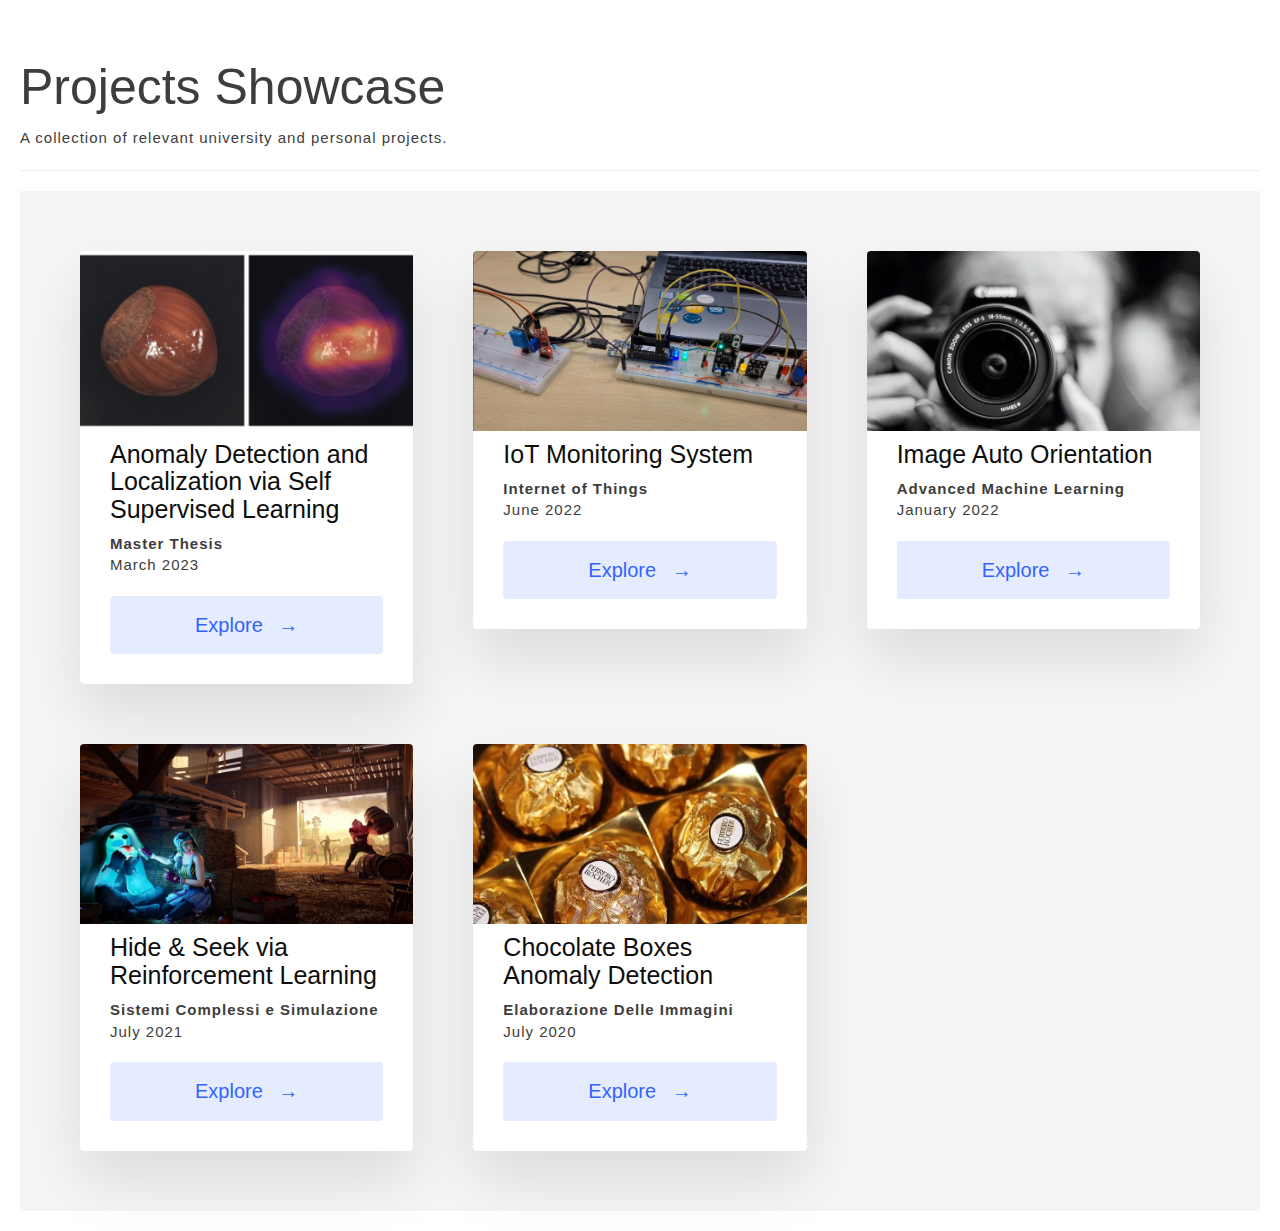
==== index.html @ 00686958 "website setup" ====
<!DOCTYPE html>
<html lang="en">
  <head>
    <meta charset="UTF-8">
    <meta name="viewport" content="width=device-width, initial-scale=1.0">
    <meta http-equiv="X-UA-Compatible" content="ie=edge">
    <title>My Projects</title>
    <link rel="stylesheet" href="https://www.w3schools.com/w3css/4/w3.css">
    
    <!-- Latest compiled and minified CSS -->
    <link rel="stylesheet" href="https://maxcdn.bootstrapcdn.com/bootstrap/3.4.1/css/bootstrap.min.css">

    <!-- jQuery library -->
    <script src="https://ajax.googleapis.com/ajax/libs/jquery/3.6.3/jquery.min.js"></script>

    <!-- Latest compiled JavaScript -->
    <script src="https://maxcdn.bootstrapcdn.com/bootstrap/3.4.1/js/bootstrap.min.js"></script>
    <link rel="stylesheet" href="css/styles.css">
</head>
  <body>
    <div class="page-header">
        <h1 class="page__header">Projects Showcase</h1>
        <p class="page__header__text">A collection of relevant university and personal projects.</p>
    </div>
    <div class="main">
        <div class="grid">

            <!-- PROGETTO TESI MAGISTRALE -->
            <div class="grid__item">
                <div class="card"><img class="card__img" src="imgs/progetto_tesi_preview.png" alt="Hazelnuts">
                  <div class="card__content">
                    <h1 class="card__header">Anomaly Detection and Localization via Self Supervised Learning</h1>
                    <p class="card__text"><strong>Master Thesis</strong></p>
                    <p class="card__text">March 2023</p>
                    <button class="card__btn">Explore <span>&rarr;</span></button>
                  </div>
                </div>
            </div>

            <!-- IOT -->
            <div class="grid__item">
                <div class="card"><img class="card__img" src="imgs/iot_preview.jpeg" alt="iot">
                <div class="card__content">
                    <h1 class="card__header">IoT Monitoring System</h1>
                    <p class="card__text"><strong>Internet of Things</strong></p>
                    <p class="card__text">June 2022</p>
                    <button class="card__btn">Explore <span>&rarr;</span></button>
                </div>
                </div>
            </div>

            <!-- AML -->
            <div class="grid__item">
                <div class="card"><img class="card__img" src="imgs/aml_prewview.png" alt="aml">
                  <div class="card__content">
                    <h1 class="card__header">Image Auto Orientation</h1>
                    <p class="card__text"><strong>Advanced Machine Learning</strong></p>
                    <p class="card__text">January 2022</p>
                    <button class="card__btn">Explore <span>&rarr;</span></button>
                  </div>
                </div>
              </div>
            
            <!-- SISTEMI COMPLESSI -->
            <div class="grid__item">
                <div class="card"><img class="card__img" src="imgs/hide_and_seek_preview.jpg" alt="hide_seek">
                <div class="card__content">
                    <h1 class="card__header">Hide & Seek via Reinforcement Learning</h1>
                    <p class="card__text"><strong>Sistemi Complessi e Simulazione</strong></p>
                    <p class="card__text">July 2021</p>
                    <button class="card__btn">Explore <span>&rarr;</span></button>
                </div>
                </div>
            </div>
            
            <!-- ELABORAZIONE IMMAGINI -->
            <div class="grid__item">
              <div class="card"><img class="card__img" src="imgs/elab_preview.png" alt="elab">
                <div class="card__content">
                  <h1 class="card__header">Chocolate Boxes Anomaly Detection</h1>
                  <p class="card__text"><strong>Elaborazione Delle Immagini</strong></p>
                  <p class="card__text"> July 2020</p>
                  <button class="card__btn">Explore <span>&rarr;</span></button>
                </div>
              </div>
            </div>

            

            
            
            

          </div>
    </div>
</body>
</html>
---- css/styles.css ----
*,
*::before,
*::after {
  margin: 0;
  padding: 0;
  box-sizing: inherit;
}

html {
  box-sizing: border-box;
  font-size: 62.5%;
}
body{
    font-family: Arial, Helvetica, sans-serif;
}
.main{
  display: flex;
  justify-content: center;
  align-content: center;
  padding: 6rem;
  background-color: #f5f5f5;
}
body{
    padding: 2rem;
}

.grid {
  display: grid;
  width: 114rem;
  grid-gap: 6rem;
  grid-template-columns: repeat(auto-fit, minmax(30rem, 1fr));
  align-items: start;
}
.grid__item {
  background-color: #fff;
  border-radius: 0.4rem;
  overflow: hidden;
  box-shadow: 0 3rem 6rem rgba(0, 0, 0, 0.1);
  cursor: pointer;
  transition: 0.2s;
}
.grid__item:hover {
  transform: translateY(-0.5%);
  box-shadow: 0 4rem 8rem rgba(0, 0, 0, 0.2);
}

.card__img {
  display: block;
  width: 100%;
  height: 18rem;
  object-fit: cover;
}
.card__content {
  padding: 3rem 3rem;
}
.page__header {
    font-size: 5rem;
    font-weight: 300;
    color: #3d3d3d;
    margin-bottom: 1rem;
  }
.page__header__text {
font-size: 1.5rem;
line-height: 1.7;
letter-spacing: 0.1rem;
font-weight: 300;
color: #3d3d3d;
margin-bottom: 1rem;
}

.card__header {
  font-size: 2.5rem;
  font-weight: 500;
  color: #0d0d0d;
  margin-top: -2rem;
  margin-bottom: 3rem;
}

.card__text {
  font-size: 1.5rem;
  letter-spacing: 0.1rem;
  color: #3d3d3d;
  margin-top: -2rem;
  margin-bottom: 2rem;
}
.card__btn {
  display: block;
  width: 100%;
  padding: 1.5rem;
  font-size: 2rem;
  text-align: center;
  color: #3363ff;
  background-color: #e6ecff;
  border: none;
  border-radius: 0.4rem;
  transition: 0.2s;
  cursor: pointer;
}
.card__btn span {
  margin-left: 1rem;
  transition: 0.2s;
}
.card__btn:hover, .card__btn:active {
  background-color: #dce4ff;
}
.card__btn:hover span, .card__btn:active span {
  margin-left: 1.5rem;
}
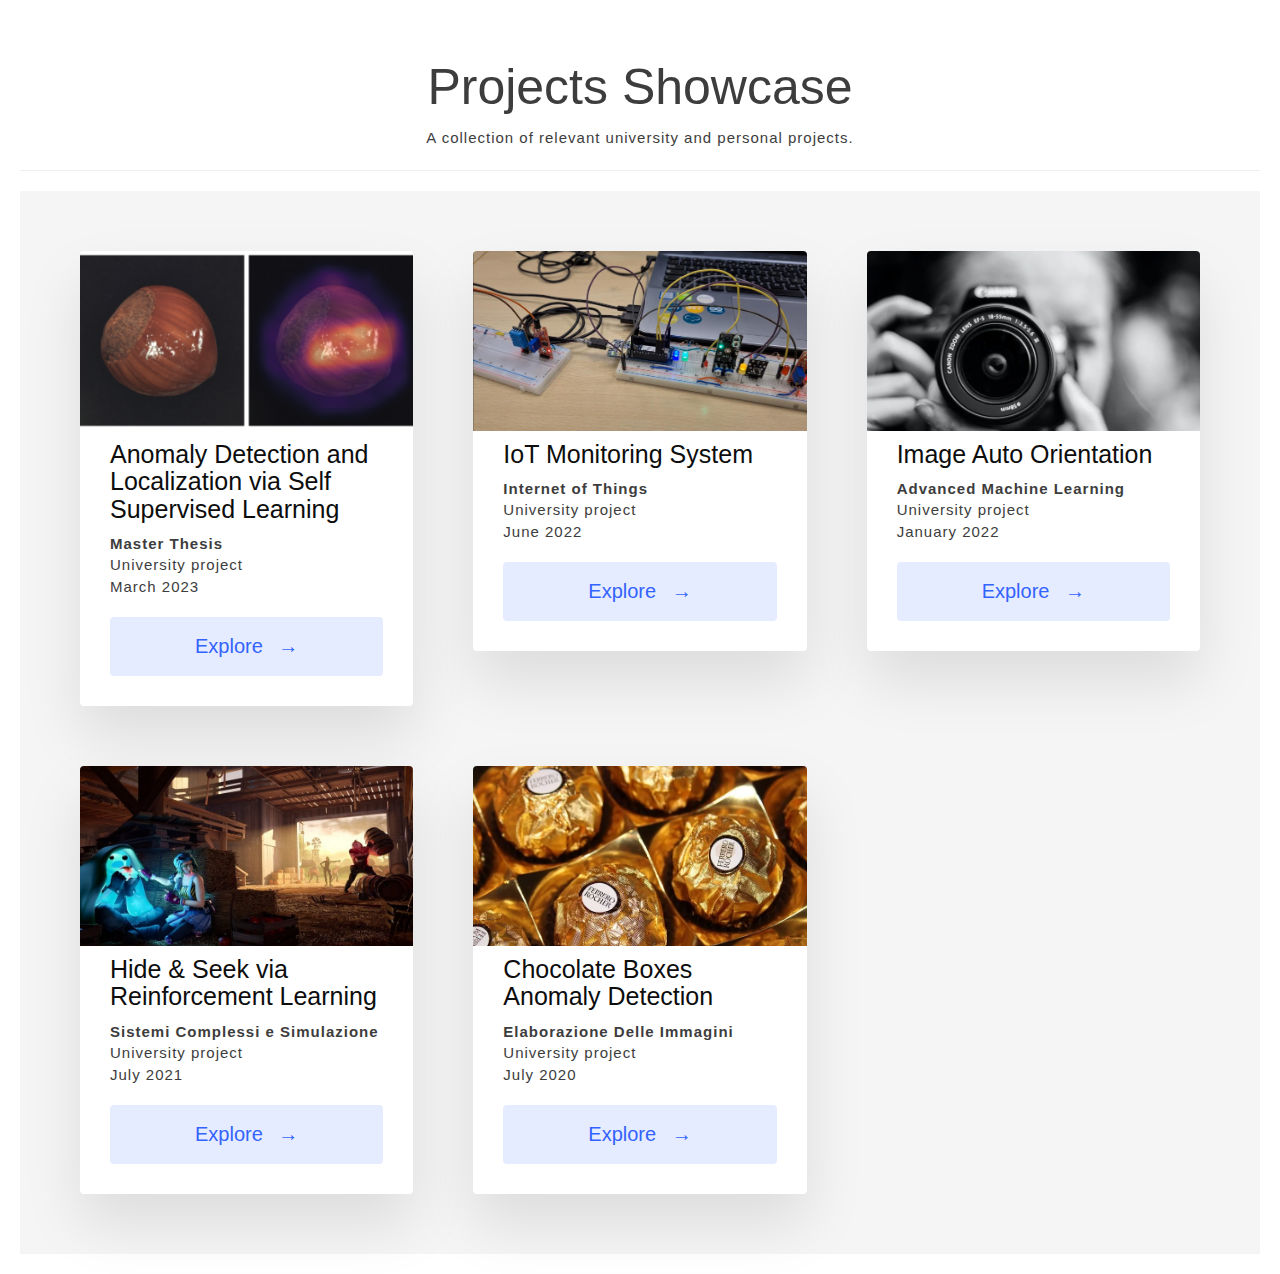
==== commit 566a7405: "thesis page detail 🔍" ====
--- a/index.html
+++ b/index.html
@@ -1,5 +1,6 @@
 <!DOCTYPE html>
 <html lang="en">
+
   <head>
     <meta charset="UTF-8">
     <meta name="viewport" content="width=device-width, initial-scale=1.0">
@@ -16,7 +17,8 @@
     <!-- Latest compiled JavaScript -->
     <script src="https://maxcdn.bootstrapcdn.com/bootstrap/3.4.1/js/bootstrap.min.js"></script>
     <link rel="stylesheet" href="css/styles.css">
-</head>
+  </head>
+
   <body>
     <div class="page-header">
         <h1 class="page__header">Projects Showcase</h1>
@@ -26,16 +28,17 @@
         <div class="grid">
 
             <!-- PROGETTO TESI MAGISTRALE -->
-            <div class="grid__item">
+            <a class="grid__item" href="master_thesis_detail.html">
                 <div class="card"><img class="card__img" src="imgs/progetto_tesi_preview.png" alt="Hazelnuts">
                   <div class="card__content">
                     <h1 class="card__header">Anomaly Detection and Localization via Self Supervised Learning</h1>
                     <p class="card__text"><strong>Master Thesis</strong></p>
+                    <p class="card__text">University project</p>
                     <p class="card__text">March 2023</p>
                     <button class="card__btn">Explore <span>&rarr;</span></button>
                   </div>
                 </div>
-            </div>
+            </a>
 
             <!-- IOT -->
             <div class="grid__item">
@@ -43,6 +46,7 @@
                 <div class="card__content">
                     <h1 class="card__header">IoT Monitoring System</h1>
                     <p class="card__text"><strong>Internet of Things</strong></p>
+                    <p class="card__text">University project</p>
                     <p class="card__text">June 2022</p>
                     <button class="card__btn">Explore <span>&rarr;</span></button>
                 </div>
@@ -55,6 +59,7 @@
                   <div class="card__content">
                     <h1 class="card__header">Image Auto Orientation</h1>
                     <p class="card__text"><strong>Advanced Machine Learning</strong></p>
+                    <p class="card__text">University project</p>
                     <p class="card__text">January 2022</p>
                     <button class="card__btn">Explore <span>&rarr;</span></button>
                   </div>
@@ -67,6 +72,7 @@
                 <div class="card__content">
                     <h1 class="card__header">Hide & Seek via Reinforcement Learning</h1>
                     <p class="card__text"><strong>Sistemi Complessi e Simulazione</strong></p>
+                    <p class="card__text">University project</p>
                     <p class="card__text">July 2021</p>
                     <button class="card__btn">Explore <span>&rarr;</span></button>
                 </div>
@@ -79,6 +85,7 @@
                 <div class="card__content">
                   <h1 class="card__header">Chocolate Boxes Anomaly Detection</h1>
                   <p class="card__text"><strong>Elaborazione Delle Immagini</strong></p>
+                  <p class="card__text">University project</p>
                   <p class="card__text"> July 2020</p>
                   <button class="card__btn">Explore <span>&rarr;</span></button>
                 </div>
@@ -93,5 +100,5 @@
 
           </div>
     </div>
-</body>
+  </body>
 </html>
--- a/css/styles.css
+++ b/css/styles.css
@@ -33,6 +33,7 @@
 }
 .grid__item {
   background-color: #fff;
+  text-decoration: none;
   border-radius: 0.4rem;
   overflow: hidden;
   box-shadow: 0 3rem 6rem rgba(0, 0, 0, 0.1);
@@ -40,6 +41,7 @@
   transition: 0.2s;
 }
 .grid__item:hover {
+  text-decoration: none;
   transform: translateY(-0.5%);
   box-shadow: 0 4rem 8rem rgba(0, 0, 0, 0.2);
 }
@@ -55,17 +57,19 @@
 }
 .page__header {
     font-size: 5rem;
+    text-align: center;
     font-weight: 300;
     color: #3d3d3d;
     margin-bottom: 1rem;
   }
 .page__header__text {
-font-size: 1.5rem;
-line-height: 1.7;
-letter-spacing: 0.1rem;
-font-weight: 300;
-color: #3d3d3d;
-margin-bottom: 1rem;
+  text-align: center;
+  font-size: 1.5rem;
+  line-height: 1.7;
+  letter-spacing: 0.1rem;
+  font-weight: 300;
+  color: #3d3d3d;
+  margin-bottom: 1rem;
 }
 
 .card__header {
@@ -105,4 +109,37 @@
 }
 .card__btn:hover span, .card__btn:active span {
   margin-left: 1.5rem;
+}
+.back-arrow{
+  text-decoration: none;
+  font-size: 4rem;
+  color: #0d0d0d;
+}
+.back-arrow:hover{
+  text-decoration: none;
+}
+.container-detail{
+  justify-content: center;
+  align-content: center;
+  padding: 6rem;
+  background-color: #f5f5f5;
+}
+.project-title{
+  font-size: 3rem;
+  font-weight: 500;
+  color: #0d0d0d;
+  margin-top: -2rem;
+}
+.project-header{
+  font-size: 1.5rem;
+  letter-spacing: 0.1rem;
+  color: #3d3d3d;
+  margin-top: 3rem;
+}
+.project-detail{
+  font-size: 1.5rem;
+  text-align: justify;
+  letter-spacing: 0.1rem;
+  color: #3d3d3d;
+  margin-top: 3rem;
 }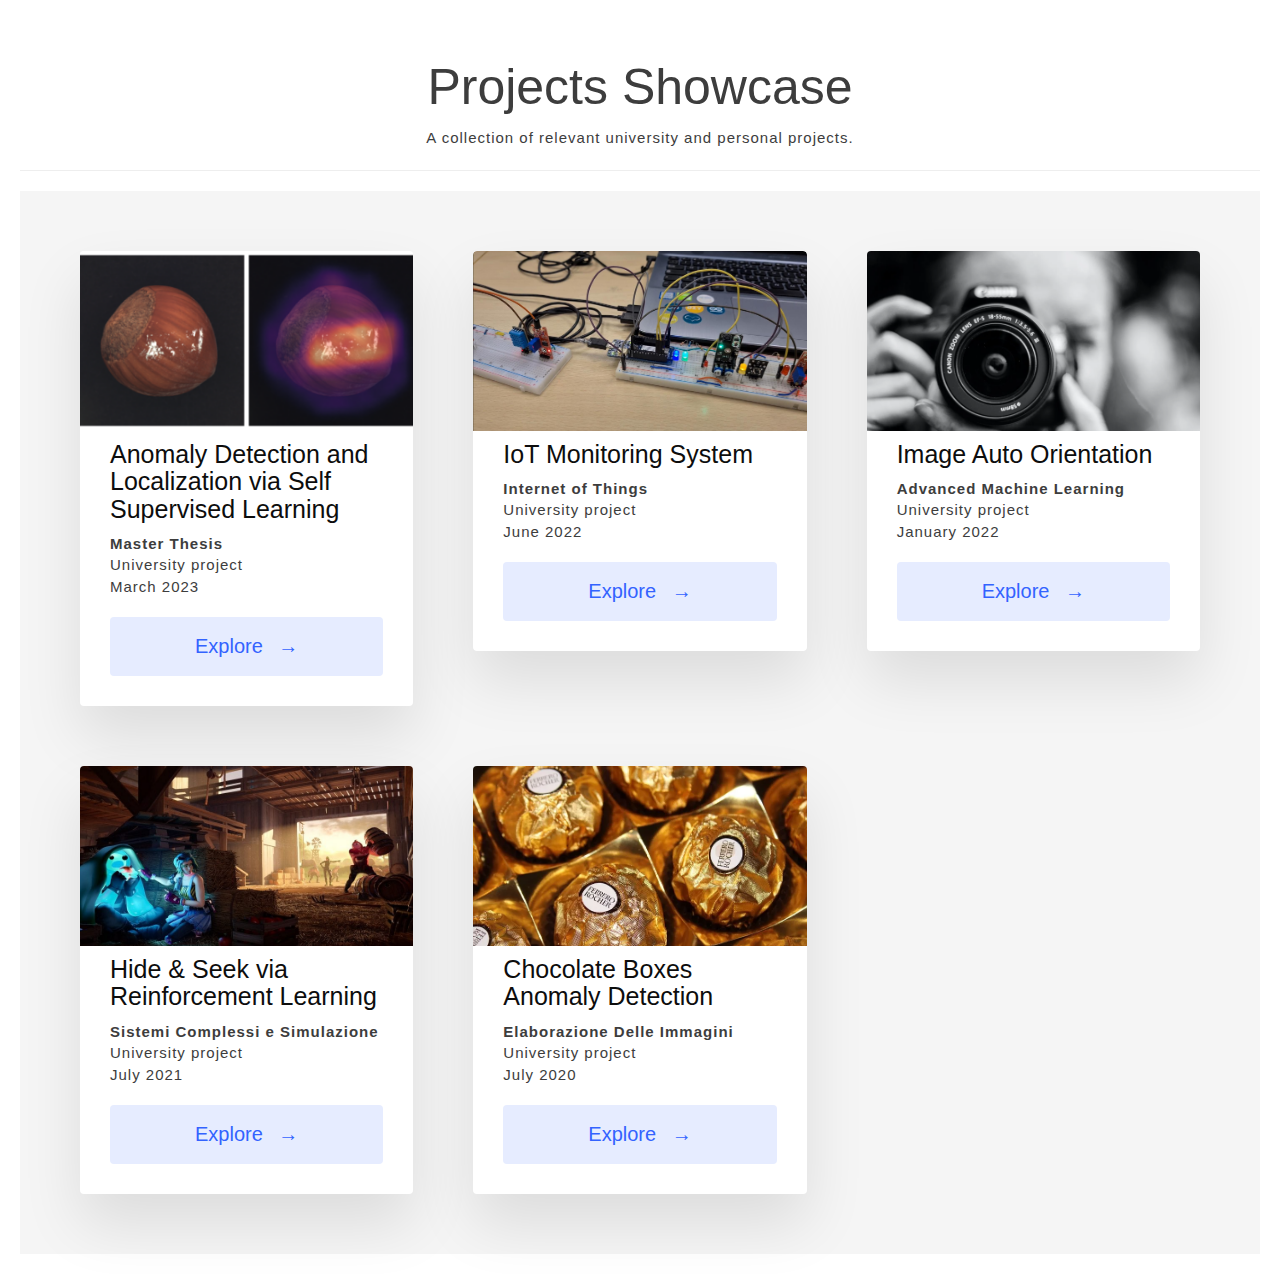
==== commit 55009ce8: "iot page detail 📝" ====
--- a/index.html
+++ b/index.html
@@ -2,18 +2,19 @@
 <html lang="en">
 
   <head>
+    <title>My projects</title>
     <meta charset="UTF-8">
     <meta name="viewport" content="width=device-width, initial-scale=1.0">
     <meta http-equiv="X-UA-Compatible" content="ie=edge">
-    <title>My Projects</title>
+
+    <link rel="icon" type="image/x-icon" href="/imgs/pear.png">
     <link rel="stylesheet" href="https://www.w3schools.com/w3css/4/w3.css">
-    
+
     <!-- Latest compiled and minified CSS -->
     <link rel="stylesheet" href="https://maxcdn.bootstrapcdn.com/bootstrap/3.4.1/css/bootstrap.min.css">
 
     <!-- jQuery library -->
     <script src="https://ajax.googleapis.com/ajax/libs/jquery/3.6.3/jquery.min.js"></script>
-
     <!-- Latest compiled JavaScript -->
     <script src="https://maxcdn.bootstrapcdn.com/bootstrap/3.4.1/js/bootstrap.min.js"></script>
     <link rel="stylesheet" href="css/styles.css">
@@ -41,18 +42,19 @@
             </a>
 
             <!-- IOT -->
-            <div class="grid__item">
-                <div class="card"><img class="card__img" src="imgs/iot_preview.jpeg" alt="iot">
-                <div class="card__content">
-                    <h1 class="card__header">IoT Monitoring System</h1>
-                    <p class="card__text"><strong>Internet of Things</strong></p>
-                    <p class="card__text">University project</p>
-                    <p class="card__text">June 2022</p>
-                    <button class="card__btn">Explore <span>&rarr;</span></button>
-                </div>
-                </div>
-            </div>
-
+            <a class="grid__item" href="iot_monitoring_detail.html">
+              <div class="grid__item">
+                  <div class="card"><img class="card__img" src="imgs/iot_preview.jpeg" alt="iot">
+                  <div class="card__content">
+                      <h1 class="card__header">IoT Monitoring System</h1>
+                      <p class="card__text"><strong>Internet of Things</strong></p>
+                      <p class="card__text">University project</p>
+                      <p class="card__text">June 2022</p>
+                      <button class="card__btn">Explore <span>&rarr;</span></button>
+                  </div>
+                  </div>
+              </div>
+            </a>
             <!-- AML -->
             <div class="grid__item">
                 <div class="card"><img class="card__img" src="imgs/aml_prewview.png" alt="aml">
@@ -91,13 +93,6 @@
                 </div>
               </div>
             </div>
-
-            
-
-            
-            
-            
-
           </div>
     </div>
   </body>
--- a/css/styles.css
+++ b/css/styles.css
@@ -100,6 +100,15 @@
   transition: 0.2s;
   cursor: pointer;
 }
+.git-button{
+  color: #3363ff;
+  background-color: #e6ecff;
+  text-align: center;
+  transition: 0.2s;
+}
+.git-button:hover, .git-button:active {
+  background-color: #dce4ff;
+}
 .card__btn span {
   margin-left: 1rem;
   transition: 0.2s;
@@ -125,18 +134,24 @@
   background-color: #f5f5f5;
 }
 .project-title{
+  margin-left: -3rem;
+  margin-right: -3rem;
   font-size: 3rem;
   font-weight: 500;
   color: #0d0d0d;
   margin-top: -2rem;
 }
 .project-header{
+  margin-left: -3rem;
+  margin-right: -3rem;
   font-size: 1.5rem;
   letter-spacing: 0.1rem;
   color: #3d3d3d;
   margin-top: 3rem;
 }
 .project-detail{
+  margin-left: -3rem;
+  margin-right: -3rem;
   font-size: 1.5rem;
   text-align: justify;
   letter-spacing: 0.1rem;
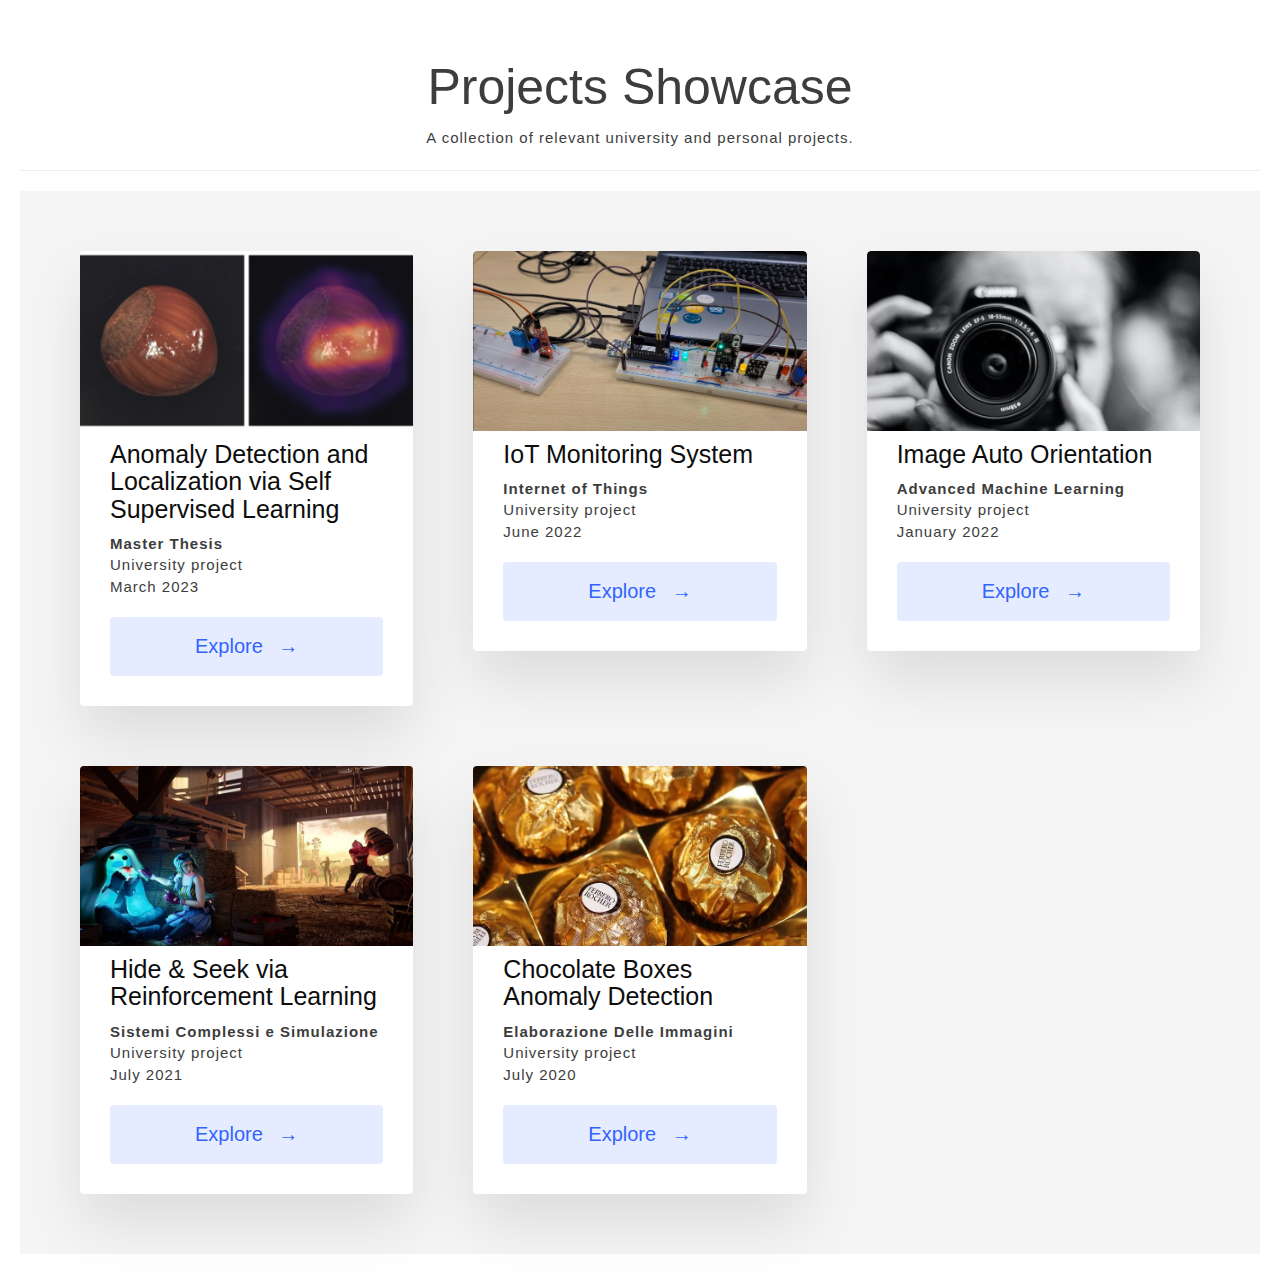
==== commit b98888e9: "aml detail page 📝" ====
--- a/index.html
+++ b/index.html
@@ -56,7 +56,8 @@
               </div>
             </a>
             <!-- AML -->
-            <div class="grid__item">
+            <a class="grid__item" href="aml_detail.html">
+              <div class="grid__item">
                 <div class="card"><img class="card__img" src="imgs/aml_prewview.png" alt="aml">
                   <div class="card__content">
                     <h1 class="card__header">Image Auto Orientation</h1>
@@ -67,7 +68,7 @@
                   </div>
                 </div>
               </div>
-            
+            </a>
             <!-- SISTEMI COMPLESSI -->
             <div class="grid__item">
                 <div class="card"><img class="card__img" src="imgs/hide_and_seek_preview.jpg" alt="hide_seek">
--- a/css/styles.css
+++ b/css/styles.css
@@ -157,4 +157,8 @@
   letter-spacing: 0.1rem;
   color: #3d3d3d;
   margin-top: 3rem;
+}
+ul{
+  margin-left: 3rem;
+  margin-right: 3rem;
 }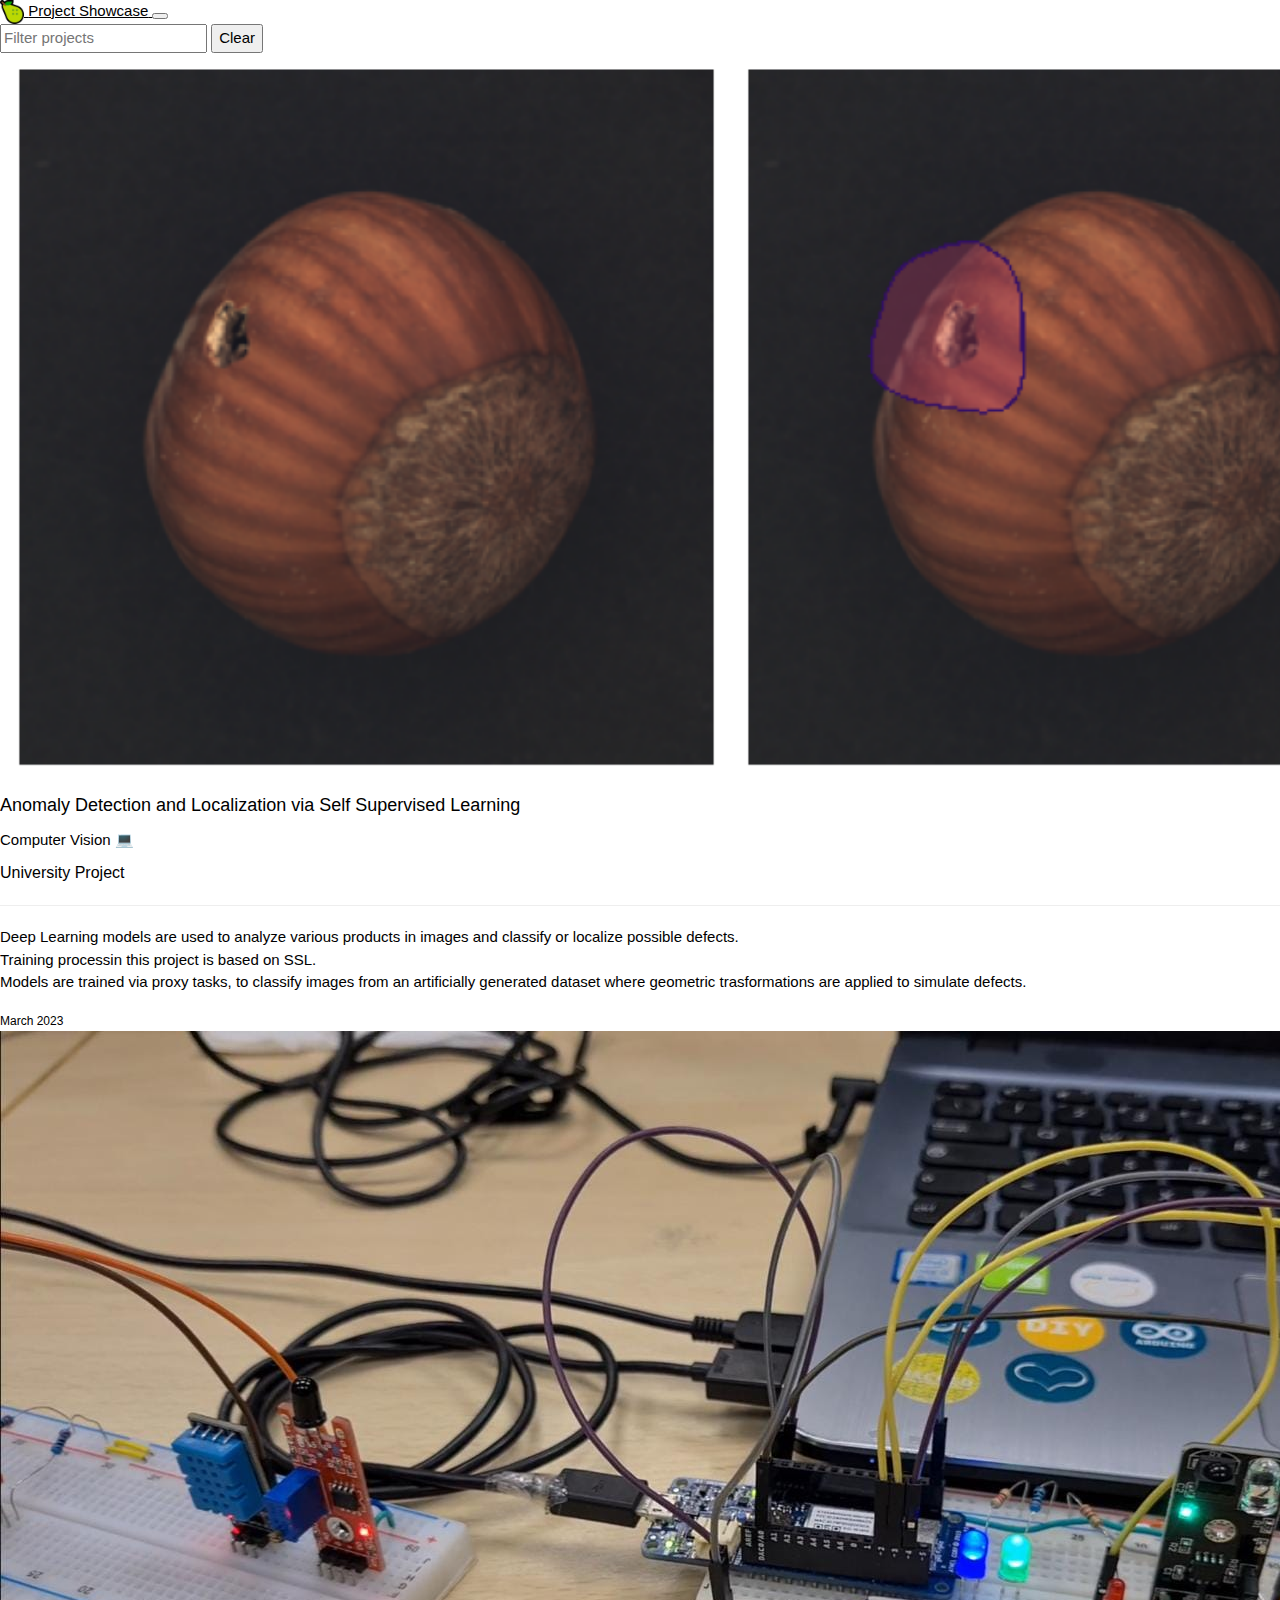
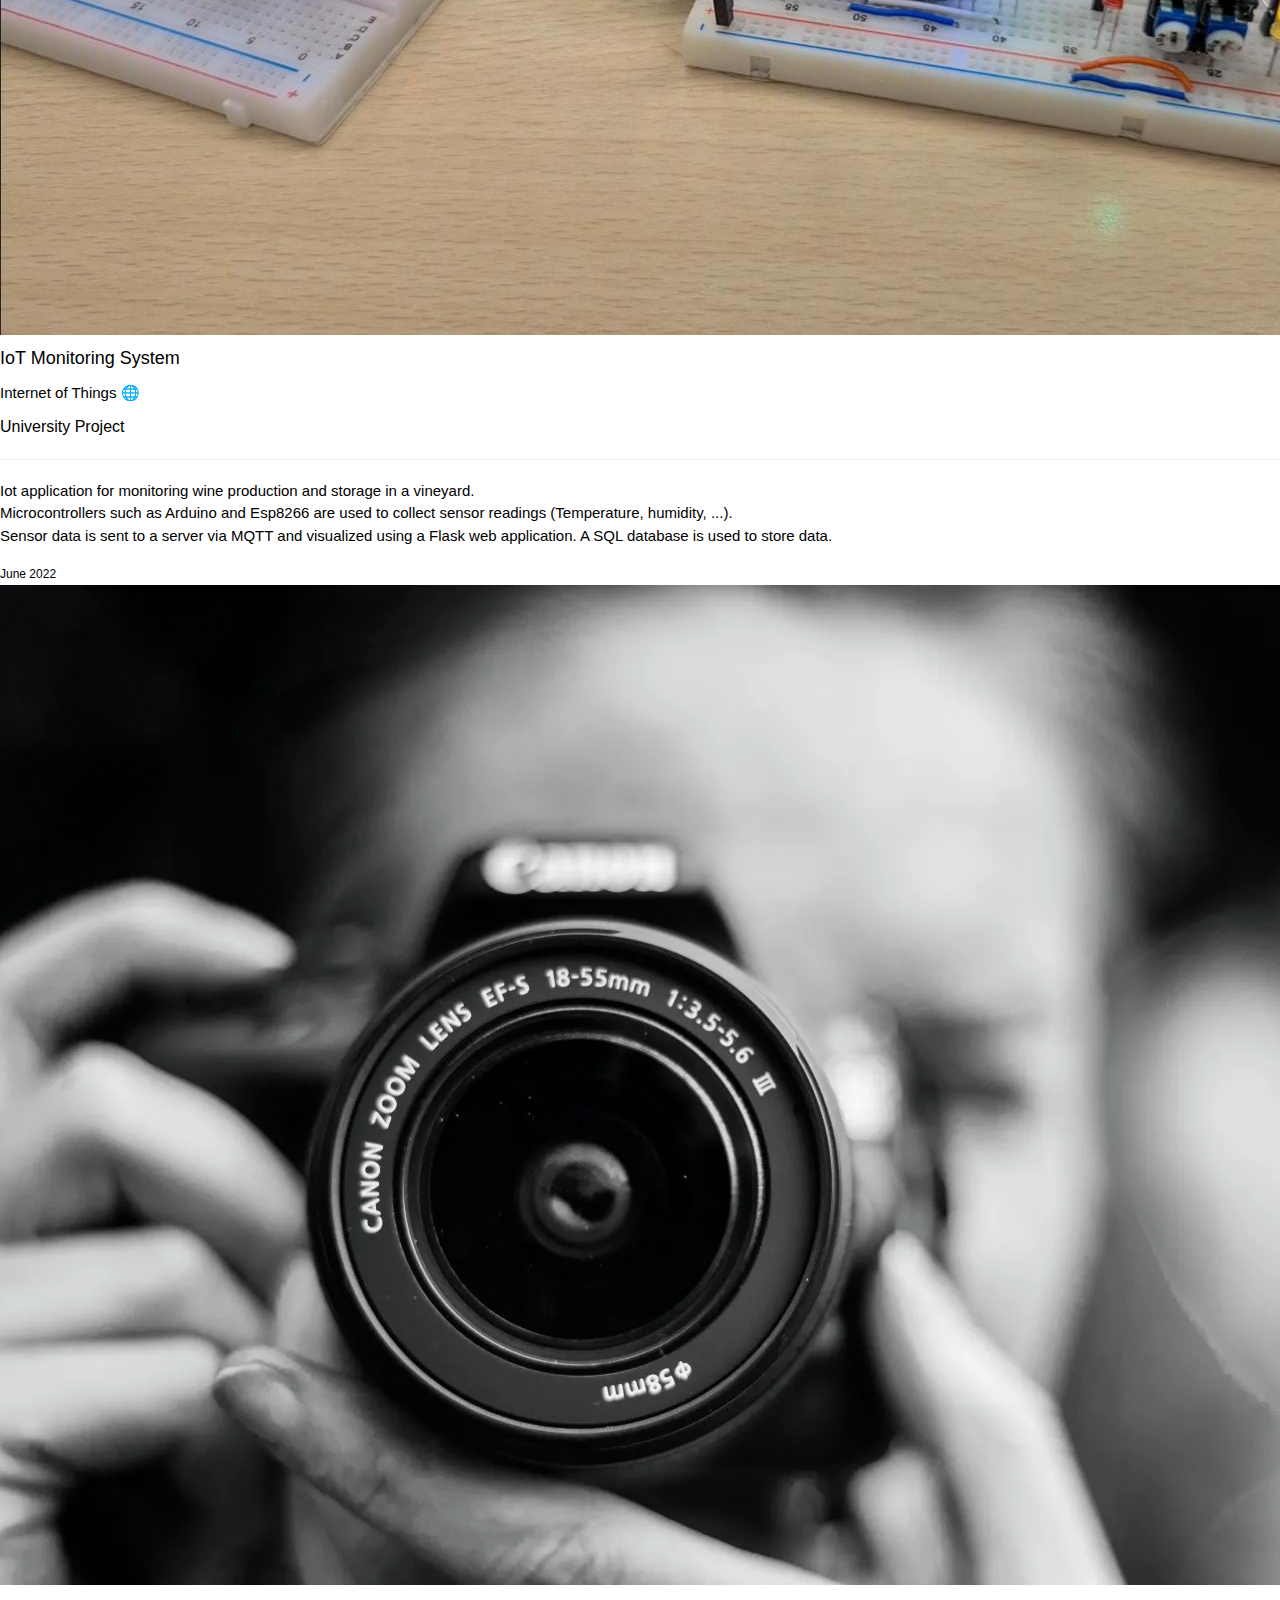
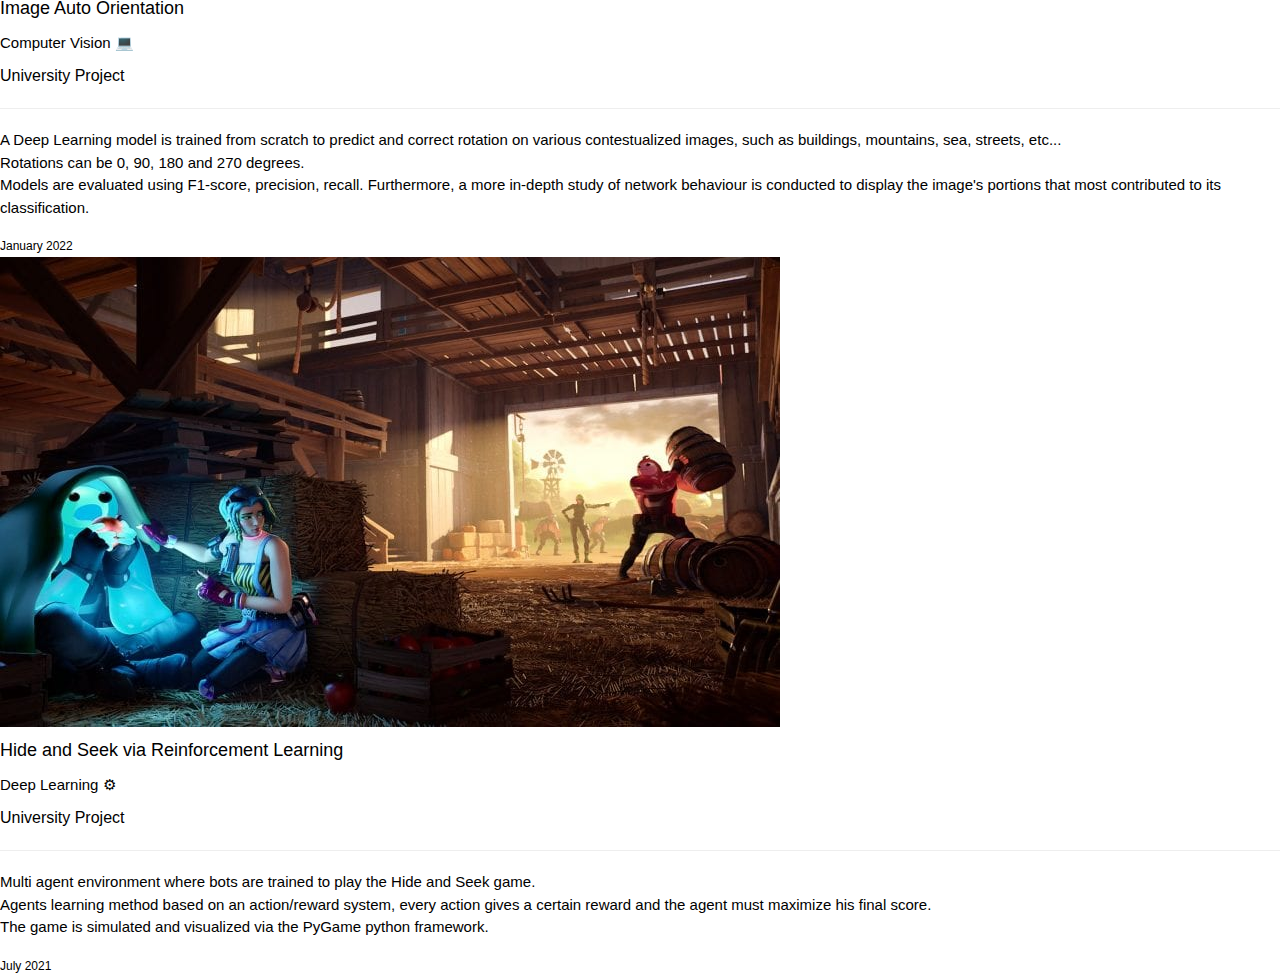
==== commit ab346c6b: "website revamp" ====
--- a/index.html
+++ b/index.html
@@ -1,100 +1,212 @@
 <!DOCTYPE html>
-<html lang="en">
-
-  <head>
-    <title>My projects</title>
-    <meta charset="UTF-8">
-    <meta name="viewport" content="width=device-width, initial-scale=1.0">
-    <meta http-equiv="X-UA-Compatible" content="ie=edge">
-
-    <link rel="icon" type="image/x-icon" href="/imgs/pear.png">
-    <link rel="stylesheet" href="https://www.w3schools.com/w3css/4/w3.css">
-
-    <!-- Latest compiled and minified CSS -->
-    <link rel="stylesheet" href="https://maxcdn.bootstrapcdn.com/bootstrap/3.4.1/css/bootstrap.min.css">
-
-    <!-- jQuery library -->
-    <script src="https://ajax.googleapis.com/ajax/libs/jquery/3.6.3/jquery.min.js"></script>
-    <!-- Latest compiled JavaScript -->
-    <script src="https://maxcdn.bootstrapcdn.com/bootstrap/3.4.1/js/bootstrap.min.js"></script>
-    <link rel="stylesheet" href="css/styles.css">
-  </head>
-
-  <body>
-    <div class="page-header">
-        <h1 class="page__header">Projects Showcase</h1>
-        <p class="page__header__text">A collection of relevant university and personal projects.</p>
-    </div>
-    <div class="main">
-        <div class="grid">
-
-            <!-- PROGETTO TESI MAGISTRALE -->
-            <a class="grid__item" href="master_thesis_detail.html">
-                <div class="card"><img class="card__img" src="imgs/progetto_tesi_preview.png" alt="Hazelnuts">
-                  <div class="card__content">
-                    <h1 class="card__header">Anomaly Detection and Localization via Self Supervised Learning</h1>
-                    <p class="card__text"><strong>Master Thesis</strong></p>
-                    <p class="card__text">University project</p>
-                    <p class="card__text">March 2023</p>
-                    <button class="card__btn">Explore <span>&rarr;</span></button>
-                  </div>
-                </div>
-            </a>
-
-            <!-- IOT -->
-            <a class="grid__item" href="iot_monitoring_detail.html">
-              <div class="grid__item">
-                  <div class="card"><img class="card__img" src="imgs/iot_preview.jpeg" alt="iot">
-                  <div class="card__content">
-                      <h1 class="card__header">IoT Monitoring System</h1>
-                      <p class="card__text"><strong>Internet of Things</strong></p>
-                      <p class="card__text">University project</p>
-                      <p class="card__text">June 2022</p>
-                      <button class="card__btn">Explore <span>&rarr;</span></button>
-                  </div>
-                  </div>
-              </div>
-            </a>
-            <!-- AML -->
-            <a class="grid__item" href="aml_detail.html">
-              <div class="grid__item">
-                <div class="card"><img class="card__img" src="imgs/aml_prewview.png" alt="aml">
-                  <div class="card__content">
-                    <h1 class="card__header">Image Auto Orientation</h1>
-                    <p class="card__text"><strong>Advanced Machine Learning</strong></p>
-                    <p class="card__text">University project</p>
-                    <p class="card__text">January 2022</p>
-                    <button class="card__btn">Explore <span>&rarr;</span></button>
-                  </div>
-                </div>
-              </div>
-            </a>
-            <!-- SISTEMI COMPLESSI -->
-            <div class="grid__item">
-                <div class="card"><img class="card__img" src="imgs/hide_and_seek_preview.jpg" alt="hide_seek">
-                <div class="card__content">
-                    <h1 class="card__header">Hide & Seek via Reinforcement Learning</h1>
-                    <p class="card__text"><strong>Sistemi Complessi e Simulazione</strong></p>
-                    <p class="card__text">University project</p>
-                    <p class="card__text">July 2021</p>
-                    <button class="card__btn">Explore <span>&rarr;</span></button>
-                </div>
+<html lang="en" data-bs-theme="dark">
+
+    <head>
+        <title>Index</title>
+        <meta charset="UTF-8" />
+        <meta name="viewport" content="width=device-width, initial-scale=1.0" />
+        <meta http-equiv="X-UA-Compatible" content="ie=edge" />
+
+        <link rel="icon" type="image/x-icon" href="/images/pear.png" />
+        <link rel="stylesheet" href="https://www.w3schools.com/w3css/4/w3.css" />
+
+        <!-- Latest compiled and minified CSS -->
+        <link href="https://cdn.jsdelivr.net/npm/bootstrap@5.3.1/dist/css/bootstrap.min.css" rel="stylesheet" integrity="sha384-4bw+/aepP/YC94hEpVNVgiZdgIC5+VKNBQNGCHeKRQN+PtmoHDEXuppvnDJzQIu9" crossorigin="anonymous">
+        <!-- jQuery library -->
+        <script src="https://ajax.googleapis.com/ajax/libs/jquery/3.6.3/jquery.min.js"></script>
+        <!-- Latest compiled JavaScript -->
+        <script src="https://cdn.jsdelivr.net/npm/bootstrap@5.3.1/dist/js/bootstrap.bundle.min.js" integrity="sha384-HwwvtgBNo3bZJJLYd8oVXjrBZt8cqVSpeBNS5n7C8IVInixGAoxmnlMuBnhbgrkm" crossorigin="anonymous"></script>
+    </head>
+    <body class="container-fluid">
+        <nav class="navbar bg-body-tertiary rounded border shadow-sm sticky-top">
+                <div class="container-fluid">
+                    <a class="navbar-brand d-flex" href="#">
+                        <img class="m-2" src="/images/pear.png" alt="Logo" width="24" height="24" class="d-inline-block align-text-top">
+                        <span class="align-self-center">Project Showcase</span>
+                    </a>
+                    <button class="navbar-toggler" data-bs-toggle="collapse" data-bs-target="#menu_collapse">
+                        <div class="navbar-toggler-icon"></div>
+                    </button>
+                </div>
+                <div class="container-fluid justify-content-center">
+                    <div class="mt-2 navbar collapse" id="menu_collapse">
+                        <form class="nav-item">
+                            <div class="input-group">
+                                <input class="form-control" placeholder="Filter projects">
+                                <button class="btn btn-outline-warning" type="reset">Clear</button>
+                            </div>
+                        </form>
+                    </div>
+                </div>
+        </nav>
+
+        
+        <div class="row row-cols-1 row-cols-md-3 g-4 mt-1 justify-content-center">
+            <!-- thesis card-->
+            <div class="col">
+                <div class="card">
+                    <img src="images\thesis_thumbnail.png" class="card-img-top" alt="...">
+                    <div class="card-body">
+                        <h5 class="card-title text-center">
+                            Anomaly Detection and Localization via Self Supervised Learning
+                        </h5>
+                        <div class="pt-2 pb-2" type="button" data-bs-toggle="collapse" data-bs-target="#thesis_collapse">
+                            <span class="text-body-tertiary">
+                                    Computer Vision 💻
+                            </span>
+                            <h6 class="text-body-secondary">
+                                University Project
+                            </h6>
+                            <div class="d-flex justify-content-center">
+                                <div class="dropdown-toggle ms-2 text-secondary">
+                                </div>
+                            </div>
+                        </div>
+                        <div class="collapse" id="thesis_collapse">
+                            <hr class="mt-0">
+                            <p class="card-text text-justify">
+                                
+                                Deep Learning models are used to analyze various products in images 
+                                and classify or localize possible defects.
+                                <br>
+                                Training processin this project is based on SSL.
+                                <br>
+                                Models are trained via proxy tasks, to classify images from an
+                                artificially generated dataset where geometric trasformations are applied to simulate defects.
+                            </p>
+                        </div>
+                        
+                    </div>
+                    <div class="card-footer text-center">
+                      <small class="text-body-secondary">March 2023</small>
+                    </div>
                 </div>
             </div>
             
-            <!-- ELABORAZIONE IMMAGINI -->
-            <div class="grid__item">
-              <div class="card"><img class="card__img" src="imgs/elab_preview.png" alt="elab">
-                <div class="card__content">
-                  <h1 class="card__header">Chocolate Boxes Anomaly Detection</h1>
-                  <p class="card__text"><strong>Elaborazione Delle Immagini</strong></p>
-                  <p class="card__text">University project</p>
-                  <p class="card__text"> July 2020</p>
-                  <button class="card__btn">Explore <span>&rarr;</span></button>
-                </div>
-              </div>
-            </div>
-          </div>
-    </div>
-  </body>
-</html>
+            <!-- iot uni card-->
+            <div class="col">
+                <div class="card">
+                    <img src="images\iot_monitoring_thumbnail.jpg" class="card-img-top" alt="...">
+                    <div class="card-body">
+                        <h5 class="card-title text-center">
+                            IoT Monitoring System
+                        </h5>
+                        
+                        <div class="pt-2 pb-2" type="button" data-bs-toggle="collapse" data-bs-target="#iot_uni_collapse">
+                            <span class="text-body-tertiary">
+                                    Internet of Things 🌐
+                            </span>
+                            <h6 class="text-body-secondary">
+                                University Project
+                            </h6>
+                            <div class="d-flex justify-content-center">
+                                <div class="dropdown-toggle ms-2 text-secondary">
+                                </div>
+                            </div>
+                        </div>
+                        <div class="collapse" id="iot_uni_collapse"">
+                            <hr class="mt-0">
+                            <p class="card-text text-justify">
+                                Iot application for monitoring wine production and
+                                storage in a vineyard.
+                                <br>
+                                Microcontrollers such as Arduino and Esp8266 are used to collect sensor readings
+                                (Temperature, humidity, ...).
+                                <br>
+                                Sensor data is sent to a server via MQTT and visualized using a Flask web application.
+                                A SQL database is used to store data.
+                            </p>
+                        </div>
+                    </div>
+                    <div class="card-footer text-center">
+                      <small class="text-body-secondary">June 2022</small>
+                    </div>
+                </div>
+            </div>
+
+            <!-- aml card-->
+            <div class="col">
+                <div class="card">
+                    <img src="images\aml_thumbnail.png" class="card-img-top" alt="...">
+                    <div class="card-body">
+                        <h5 class="card-title text-center">
+                            Image Auto Orientation
+                        </h5>
+                        
+                        <div class="pt-2 pb-2" type="button" data-bs-toggle="collapse" data-bs-target="#aml_orientation_collapse">
+                            <span class="text-body-tertiary">
+                                    Computer Vision 💻
+                            </span>
+                            <h6 class="text-body-secondary">
+                                University Project
+                            </h6>
+                            <div class="d-flex justify-content-center">
+                                <div class="dropdown-toggle ms-2 text-secondary">
+                                </div>
+                            </div>
+                        </div>
+                        <div class="collapse" id="aml_orientation_collapse">
+                            <hr class="mt-0">
+                            <p class="card-text text-justify">
+                                A Deep Learning model is trained from scratch to predict and correct rotation
+                                on various contestualized images, such as buildings, mountains, sea,
+                                streets, etc...
+                                <br>
+                                Rotations can be 0, 90, 180 and 270 degrees.
+                                <br>
+                                Models are evaluated using F1-score, precision, recall. Furthermore,
+                                a more in-depth study of network behaviour is conducted to display the image's
+                                portions that most contributed to its classification.
+                                
+                            </p>
+                        </div>
+                    </div>
+                    <div class="card-footer text-center">
+                      <small class="text-body-secondary">January 2022</small>
+                    </div>
+                </div>
+            </div>
+
+            <!-- RL card-->
+            <div class="col">
+                <div class="card">
+                    <img src="images\hide_and_seek_thumbnail.jpg" class="card-img-top" alt="...">
+                    <div class="card-body">
+                        <h5 class="card-title text-center">
+                            Hide and Seek via Reinforcement Learning
+                        </h5>
+                        
+                        <div class="pt-2 pb-2" type="button" data-bs-toggle="collapse" data-bs-target="#rl_collapse">
+                            <span class="text-body-tertiary">
+                                    Deep Learning ⚙
+                            </span>
+                            <h6 class="text-body-secondary">
+                                University Project
+                            </h6>
+                            <div class="d-flex justify-content-center">
+                                <div class="dropdown-toggle ms-2 text-secondary">
+                                </div>
+                            </div>
+                        </div>
+                        <div class="collapse" id="rl_collapse">
+                            <hr class="mt-0">
+                            <p class="card-text text-justify">
+                                Multi agent environment where bots are trained
+                                to play the Hide and Seek game.
+                                <br>
+                                Agents learning method based on an action/reward system,
+                                every action gives a certain reward and the agent must maximize his
+                                final score.
+                                <br>
+                                The game is simulated and visualized via the PyGame python framework.
+                            </p>
+                        </div>
+                    </div>
+                    <div class="card-footer text-center">
+                      <small class="text-body-secondary">July 2021</small>
+                    </div>
+                </div>
+            </div>
+        </div>
+    </body>
+</html>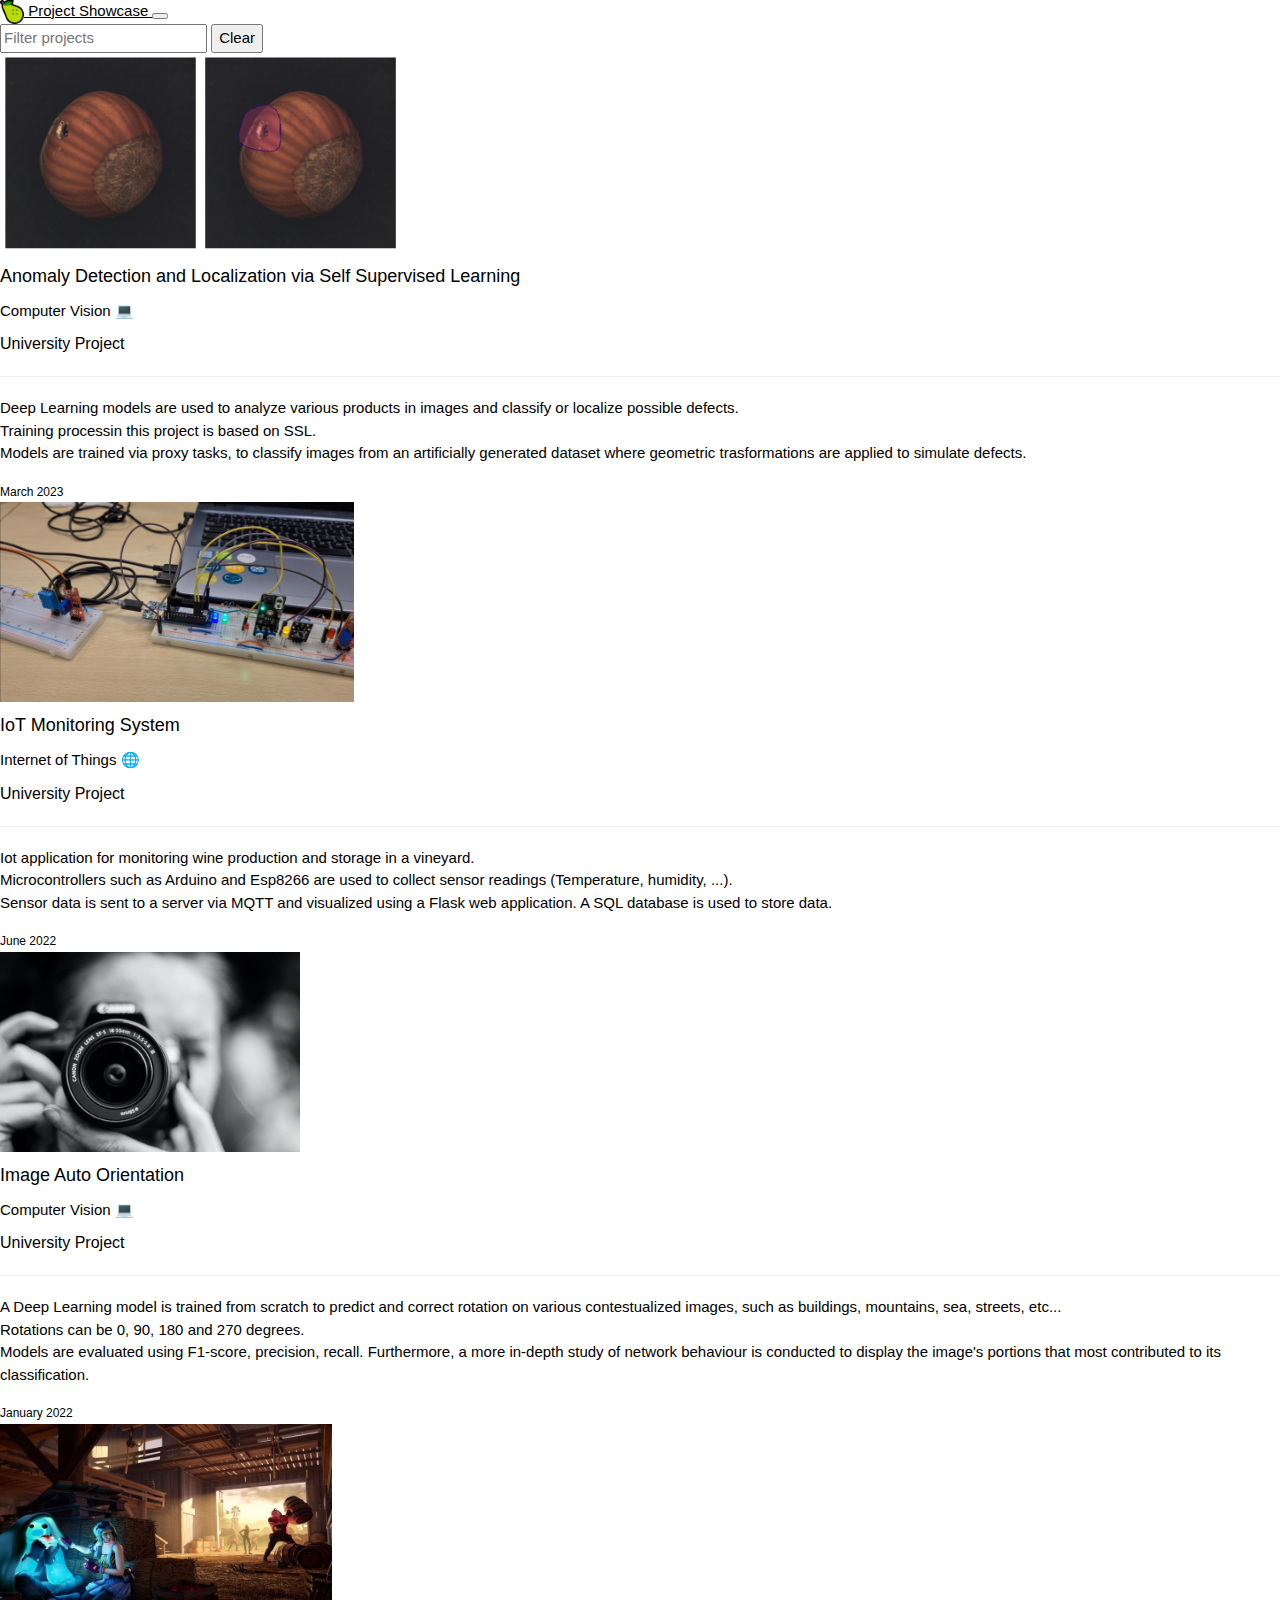
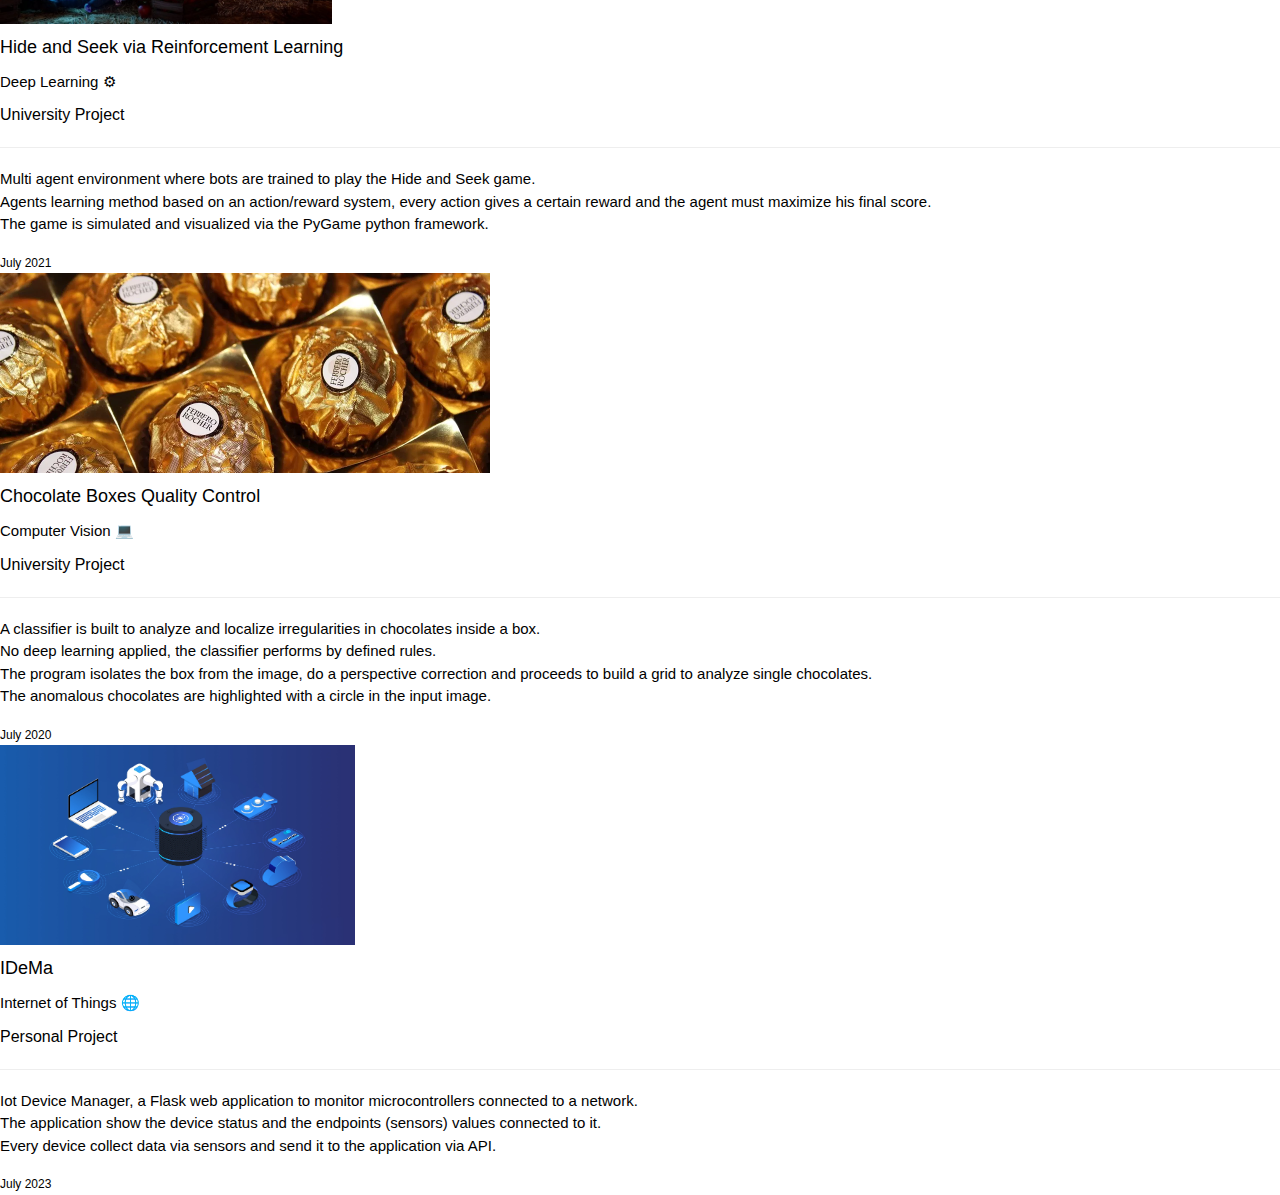
==== commit 75d4ad76: "added projects" ====
--- a/index.html
+++ b/index.html
@@ -24,8 +24,8 @@
                         <img class="m-2" src="/images/pear.png" alt="Logo" width="24" height="24" class="d-inline-block align-text-top">
                         <span class="align-self-center">Project Showcase</span>
                     </a>
-                    <button class="navbar-toggler" data-bs-toggle="collapse" data-bs-target="#menu_collapse">
-                        <div class="navbar-toggler-icon"></div>
+                    <button class="navbar-toggler navbar-toggler-icon" data-bs-toggle="collapse" data-bs-target="#menu_collapse">
+                        <div class=""></div>
                     </button>
                 </div>
                 <div class="container-fluid justify-content-center">
@@ -39,13 +39,11 @@
                     </div>
                 </div>
         </nav>
-
-        
         <div class="row row-cols-1 row-cols-md-3 g-4 mt-1 justify-content-center">
             <!-- thesis card-->
             <div class="col">
                 <div class="card">
-                    <img src="images\thesis_thumbnail.png" class="card-img-top" alt="...">
+                    <img src="images\thesis_thumbnail.png" height="200" class="card-img-top object-fit-cover" alt="...">
                     <div class="card-body">
                         <h5 class="card-title text-center">
                             Anomaly Detection and Localization via Self Supervised Learning
@@ -86,7 +84,7 @@
             <!-- iot uni card-->
             <div class="col">
                 <div class="card">
-                    <img src="images\iot_monitoring_thumbnail.jpg" class="card-img-top" alt="...">
+                    <img src="images\iot_monitoring_thumbnail.jpg" height="200" class="card-img-top object-fit-cover" alt="...">
                     <div class="card-body">
                         <h5 class="card-title text-center">
                             IoT Monitoring System
@@ -127,7 +125,7 @@
             <!-- aml card-->
             <div class="col">
                 <div class="card">
-                    <img src="images\aml_thumbnail.png" class="card-img-top" alt="...">
+                    <img src="images\aml_thumbnail.png" height="200" class="card-img-top object-fit-cover" alt="...">
                     <div class="card-body">
                         <h5 class="card-title text-center">
                             Image Auto Orientation
@@ -167,10 +165,10 @@
                 </div>
             </div>
 
-            <!-- RL card-->
-            <div class="col">
-                <div class="card">
-                    <img src="images\hide_and_seek_thumbnail.jpg" class="card-img-top" alt="...">
+            <!-- rl card-->
+            <div class="col">
+                <div class="card">
+                    <img src="images\hide_and_seek_thumbnail.jpg" height="200" class="card-img-top object-fit-cover" alt="...">
                     <div class="card-body">
                         <h5 class="card-title text-center">
                             Hide and Seek via Reinforcement Learning
@@ -207,6 +205,89 @@
                     </div>
                 </div>
             </div>
+
+            <!-- elab card-->
+            <div class="col">
+                <div class="card">
+                    <img src="images\elab_thumbnail.png" height="200" class="card-img-top object-fit-cover" alt="...">
+                    <div class="card-body">
+                        <h5 class="card-title text-center">
+                            Chocolate Boxes Quality Control
+                        </h5>
+                        
+                        <div class="pt-2 pb-2" type="button" data-bs-toggle="collapse" data-bs-target="#elab_collapse">
+                            <span class="text-body-tertiary">
+                                    Computer Vision 💻
+                            </span>
+                            <h6 class="text-body-secondary">
+                                University Project
+                            </h6>
+                            <div class="d-flex justify-content-center">
+                                <div class="dropdown-toggle ms-2 text-secondary">
+                                </div>
+                            </div>
+                        </div>
+                        <div class="collapse" id="elab_collapse">
+                            <hr class="mt-0">
+                            <p class="card-text text-justify">
+                                A classifier is built to analyze and localize irregularities in
+                                chocolates inside a box.
+                                <br>
+                                No deep learning applied, the classifier performs by defined rules.
+                                <br>
+                                The program isolates the box from the image, do
+                                a perspective correction and proceeds to build a grid to analyze single chocolates. 
+                                <br>
+                                The anomalous chocolates are highlighted with a circle in the input image.
+                            </p>
+                        </div>
+                        
+                    </div>
+                    <div class="card-footer text-center">
+                      <small class="text-body-secondary">July 2020</small>
+                    </div>
+                </div>
+            </div>
+
+            <!-- iot dev app card-->
+            <div class="col">
+                <div class="card">
+                    <img src="images\iot_dev_app_thumbnail.jpg" height="200" class="card-img-top object-fit-cover" alt="...">
+                    <div class="card-body">
+                        <h5 class="card-title text-center">
+                            IDeMa
+                        </h5>
+                        
+                        <div class="pt-2 pb-2" type="button" data-bs-toggle="collapse" data-bs-target="#iot_dev_app_collapse">
+                            <span class="text-body-tertiary">
+                                Internet of Things 🌐
+                            </span>
+                            <h6 class="text-body-secondary">
+                                Personal Project
+                            </h6>
+                            <div class="d-flex justify-content-center">
+                                <div class="dropdown-toggle ms-2 text-secondary">
+                                </div>
+                            </div>
+                        </div>
+                        <div class="collapse" id="iot_dev_app_collapse">
+                            <hr class="mt-0">
+                            <p class="card-text text-justify">
+                                Iot Device Manager, a Flask web application to monitor microcontrollers connected to a network.
+                                <br>
+                                The application show the device status and the endpoints (sensors) values connected to it.
+                                <br>
+                                Every device collect data via sensors and send it to the application via API. 
+                            </p>
+                        </div>
+                        
+                    </div>
+                    <div class="card-footer text-center">
+                      <small class="text-body-secondary">July 2023</small>
+                    </div>
+                </div>
+            </div>
+
         </div>
     </body>
 </html>